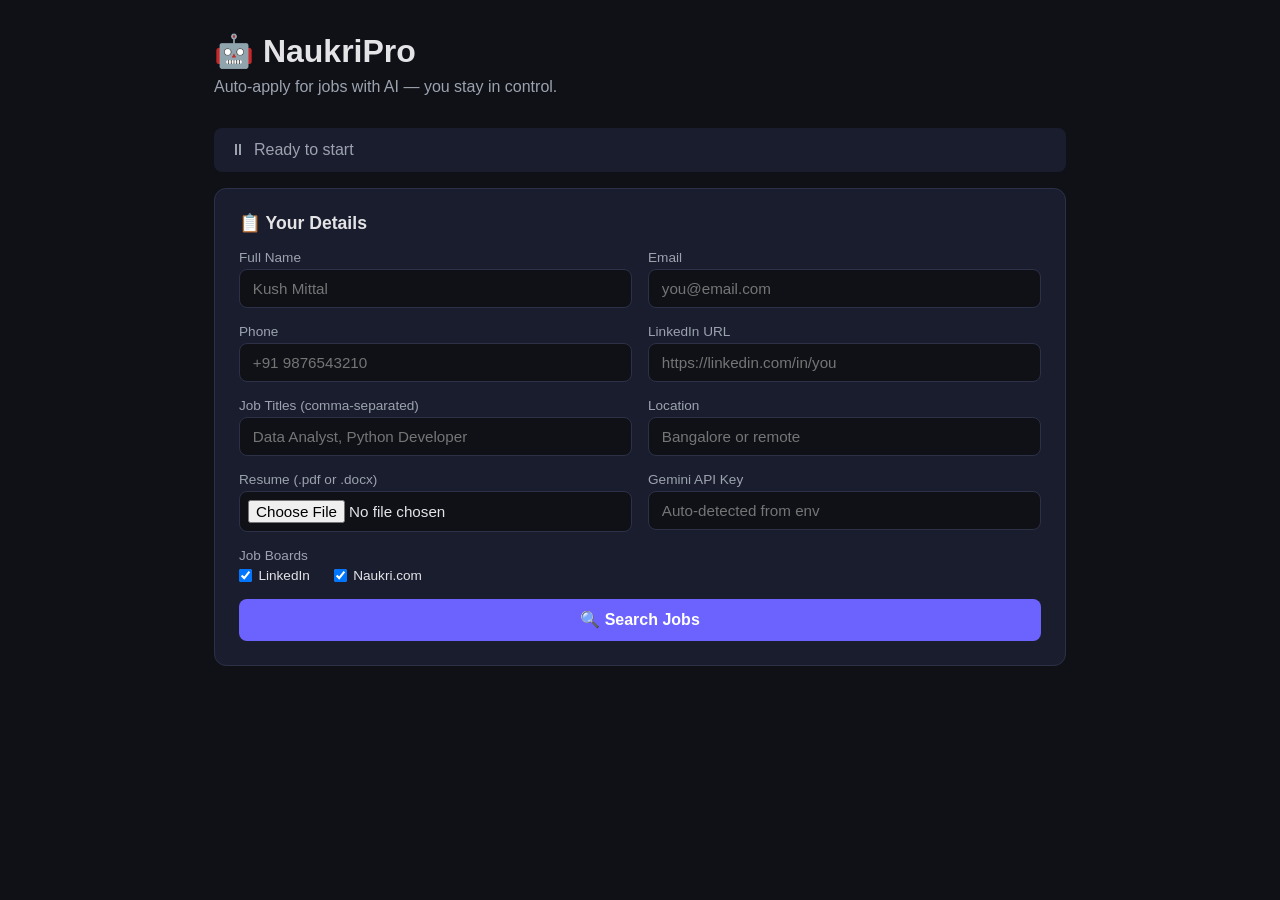
==== templates/index.html @ e3d833ac "Add web UI: Flask app with dark theme, live SSE updates, GO/SKIP controls" ====
<!DOCTYPE html>
<html lang="en">
<head>
  <meta charset="UTF-8">
  <meta name="viewport" content="width=device-width, initial-scale=1.0">
  <title>NaukriPro — Auto Job Applicator</title>
  <link rel="stylesheet" href="/static/style.css">
</head>
<body>
  <div class="container">
    <h1>🤖 NaukriPro</h1>
    <p class="subtitle">Auto-apply for jobs with AI — you stay in control.</p>

    <!-- Status Bar -->
    <div id="statusBar" class="status-bar status-idle">
      <span id="statusIcon">⏸</span>
      <span id="statusText">Ready to start</span>
    </div>

    <!-- Step 1: Config -->
    <div id="configSection" class="card">
      <h2>📋 Your Details</h2>
      <form id="configForm" class="form-grid">
        <div class="form-group">
          <label>Full Name</label>
          <input type="text" name="name" required placeholder="Kush Mittal">
        </div>
        <div class="form-group">
          <label>Email</label>
          <input type="email" name="email" required placeholder="you@email.com">
        </div>
        <div class="form-group">
          <label>Phone</label>
          <input type="tel" name="phone" required placeholder="+91 9876543210">
        </div>
        <div class="form-group">
          <label>LinkedIn URL</label>
          <input type="url" name="linkedin" placeholder="https://linkedin.com/in/you">
        </div>
        <div class="form-group">
          <label>Job Titles (comma-separated)</label>
          <input type="text" name="job_titles" required placeholder="Data Analyst, Python Developer">
        </div>
        <div class="form-group">
          <label>Location</label>
          <input type="text" name="location" required placeholder="Bangalore or remote">
        </div>
        <div class="form-group">
          <label>Resume (.pdf or .docx)</label>
          <input type="file" name="resume" accept=".pdf,.docx,.doc" required>
        </div>
        <div class="form-group">
          <label>Gemini API Key</label>
          <input type="password" name="gemini_key" placeholder="Auto-detected from env" value="">
        </div>
        <div class="form-group full">
          <label>Job Boards</label>
          <div class="checkbox-group">
            <label><input type="checkbox" name="boards" value="linkedin" checked> LinkedIn</label>
            <label><input type="checkbox" name="boards" value="naukri" checked> Naukri.com</label>
          </div>
        </div>
        <div class="form-group full">
          <button type="submit" class="btn">🔍 Search Jobs</button>
        </div>
      </form>
    </div>

    <!-- Step 2: Jobs List -->
    <div id="jobsSection" class="card hidden">
      <h2>🏆 Top Matches</h2>
      <table class="job-table">
        <thead>
          <tr>
            <th><input type="checkbox" id="selectAll"></th>
            <th>Score</th>
            <th>Title</th>
            <th>Company</th>
            <th>Location</th>
            <th>Source</th>
          </tr>
        </thead>
        <tbody id="jobsBody"></tbody>
      </table>
      <div style="margin-top:1rem; display:flex; gap:1rem;">
        <button id="applyBtn" class="btn" disabled>🚀 Apply to Selected</button>
        <span id="selectedCount" style="color:var(--muted); align-self:center;">0 selected</span>
      </div>
    </div>

    <!-- Step 3: Live Log -->
    <div id="logSection" class="card hidden">
      <h2>📝 Application Progress</h2>
      <div id="logBox" class="log-box"></div>
      <!-- User input for when tool needs answers -->
      <div id="userInputSection" class="hidden" style="margin-top:1rem; display:flex; gap:0.5rem;">
        <input type="text" id="userInput" placeholder="Type your answer..." style="flex:1;">
        <button id="userInputBtn" class="btn btn-sm">Send</button>
      </div>
      <!-- GO/SKIP buttons -->
      <div id="confirmSection" class="hidden" style="margin-top:1rem; display:flex; gap:0.5rem;">
        <button id="goBtn" class="btn btn-success">✅ GO — Submit</button>
        <button id="skipBtn" class="btn btn-danger">⏭ SKIP</button>
      </div>
    </div>
  </div>

  <script>
    const API = '';
    let eventSource = null;

    // Elements
    const configForm = document.getElementById('configForm');
    const jobsSection = document.getElementById('jobsSection');
    const jobsBody = document.getElementById('jobsBody');
    const logSection = document.getElementById('logSection');
    const logBox = document.getElementById('logBox');
    const statusBar = document.getElementById('statusBar');
    const statusIcon = document.getElementById('statusIcon');
    const statusText = document.getElementById('statusText');
    const applyBtn = document.getElementById('applyBtn');
    const selectAll = document.getElementById('selectAll');
    const selectedCount = document.getElementById('selectedCount');
    const userInputSection = document.getElementById('userInputSection');
    const confirmSection = document.getElementById('confirmSection');

    function setStatus(type, text) {
      statusBar.className = 'status-bar status-' + type;
      statusIcon.textContent = type === 'running' ? '' : type === 'done' ? '✅' : '⏸';
      if (type === 'running') statusIcon.innerHTML = '<div class="spinner"></div>';
      statusText.textContent = text;
    }

    function addLog(msg, type = 'info') {
      const p = document.createElement('p');
      p.className = 'log-' + type;
      p.textContent = msg;
      logBox.appendChild(p);
      logBox.scrollTop = logBox.scrollHeight;
    }

    // Form submit — search jobs
    configForm.addEventListener('submit', async (e) => {
      e.preventDefault();
      const formData = new FormData(configForm);
      setStatus('running', 'Searching for jobs...');

      try {
        const resp = await fetch('/api/search', { method: 'POST', body: formData });
        const data = await resp.json();

        if (data.error) {
          setStatus('idle', 'Error: ' + data.error);
          return;
        }

        // Show jobs
        jobsBody.innerHTML = '';
        data.jobs.forEach((job, i) => {
          const scoreClass = job.score >= 75 ? 'score-high' : job.score >= 50 ? 'score-mid' : 'score-low';
          jobsBody.innerHTML += `
            <tr>
              <td><input type="checkbox" class="job-check" data-index="${i}"></td>
              <td><span class="score-badge ${scoreClass}">${job.score}</span></td>
              <td>${job.title}</td>
              <td>${job.company}</td>
              <td>${job.location}</td>
              <td>${job.source}</td>
            </tr>`;
        });

        jobsSection.classList.remove('hidden');
        setStatus('idle', `Found ${data.jobs.length} matching jobs`);
        updateSelectedCount();
      } catch (err) {
        setStatus('idle', 'Error: ' + err.message);
      }
    });

    // Select all
    selectAll.addEventListener('change', () => {
      document.querySelectorAll('.job-check').forEach(cb => cb.checked = selectAll.checked);
      updateSelectedCount();
    });

    // Track selections
    document.addEventListener('change', (e) => {
      if (e.target.classList.contains('job-check')) updateSelectedCount();
    });

    function updateSelectedCount() {
      const count = document.querySelectorAll('.job-check:checked').length;
      selectedCount.textContent = count + ' selected';
      applyBtn.disabled = count === 0;
    }

    // Apply button
    applyBtn.addEventListener('click', () => {
      const indices = [];
      document.querySelectorAll('.job-check:checked').forEach(cb => indices.push(parseInt(cb.dataset.index)));

      logSection.classList.remove('hidden');
      logBox.innerHTML = '';
      setStatus('running', 'Applying to jobs...');

      // Start SSE for live updates
      eventSource = new EventSource('/api/apply?indices=' + indices.join(','));

      eventSource.onmessage = (e) => {
        const data = JSON.parse(e.data);

        if (data.type === 'log') {
          addLog(data.message, data.level || 'info');
        } else if (data.type === 'ask_user') {
          addLog('❓ ' + data.question, 'warning');
          userInputSection.classList.remove('hidden');
          document.getElementById('userInput').placeholder = data.question;
          document.getElementById('userInput').focus();
        } else if (data.type === 'confirm') {
          addLog('⏸ Review: ' + data.summary, 'warning');
          confirmSection.classList.remove('hidden');
        } else if (data.type === 'done') {
          setStatus('done', data.message);
          eventSource.close();
        }
      };

      eventSource.onerror = () => {
        setStatus('idle', 'Connection lost');
        eventSource.close();
      };
    });

    // User input response
    document.getElementById('userInputBtn').addEventListener('click', sendUserInput);
    document.getElementById('userInput').addEventListener('keydown', (e) => {
      if (e.key === 'Enter') sendUserInput();
    });

    function sendUserInput() {
      const input = document.getElementById('userInput');
      const value = input.value.trim();
      if (!value) return;
      fetch('/api/respond', { method: 'POST', headers: {'Content-Type':'application/json'}, body: JSON.stringify({answer: value}) });
      addLog('→ ' + value, 'success');
      input.value = '';
      userInputSection.classList.add('hidden');
    }

    // GO / SKIP
    document.getElementById('goBtn').addEventListener('click', () => {
      fetch('/api/respond', { method: 'POST', headers: {'Content-Type':'application/json'}, body: JSON.stringify({answer: 'GO'}) });
      addLog('→ GO', 'success');
      confirmSection.classList.add('hidden');
    });

    document.getElementById('skipBtn').addEventListener('click', () => {
      fetch('/api/respond', { method: 'POST', headers: {'Content-Type':'application/json'}, body: JSON.stringify({answer: 'SKIP'}) });
      addLog('→ SKIP', 'warning');
      confirmSection.classList.add('hidden');
    });
  </script>
</body>
</html>
---- static/style.css ----
:root {
  --bg: #0f1117;
  --card: #1a1d2e;
  --accent: #6c63ff;
  --accent-hover: #5a52e0;
  --text: #e4e4e7;
  --muted: #9ca3af;
  --success: #22c55e;
  --warning: #f59e0b;
  --danger: #ef4444;
  --border: #2d3148;
}

* { margin: 0; padding: 0; box-sizing: border-box; }

body {
  font-family: -apple-system, BlinkMacSystemFont, 'Segoe UI', sans-serif;
  background: var(--bg);
  color: var(--text);
  min-height: 100vh;
}

.container {
  max-width: 900px;
  margin: 0 auto;
  padding: 2rem 1.5rem;
}

h1 {
  font-size: 2rem;
  margin-bottom: 0.5rem;
}

.subtitle {
  color: var(--muted);
  margin-bottom: 2rem;
}

/* Cards */
.card {
  background: var(--card);
  border: 1px solid var(--border);
  border-radius: 12px;
  padding: 1.5rem;
  margin-bottom: 1.5rem;
}

.card h2 {
  font-size: 1.1rem;
  margin-bottom: 1rem;
  display: flex;
  align-items: center;
  gap: 0.5rem;
}

/* Forms */
.form-grid {
  display: grid;
  grid-template-columns: 1fr 1fr;
  gap: 1rem;
}

.form-group {
  display: flex;
  flex-direction: column;
  gap: 0.3rem;
}

.form-group.full {
  grid-column: 1 / -1;
}

label {
  font-size: 0.85rem;
  color: var(--muted);
  font-weight: 500;
}

input, select {
  background: var(--bg);
  border: 1px solid var(--border);
  border-radius: 8px;
  padding: 0.6rem 0.8rem;
  color: var(--text);
  font-size: 0.95rem;
  outline: none;
  transition: border-color 0.2s;
}

input:focus, select:focus {
  border-color: var(--accent);
}

input[type="file"] {
  padding: 0.5rem;
}

/* Buttons */
.btn {
  background: var(--accent);
  color: white;
  border: none;
  border-radius: 8px;
  padding: 0.7rem 1.5rem;
  font-size: 1rem;
  font-weight: 600;
  cursor: pointer;
  transition: background 0.2s;
}

.btn:hover { background: var(--accent-hover); }
.btn:disabled { opacity: 0.5; cursor: not-allowed; }
.btn-success { background: var(--success); }
.btn-danger { background: var(--danger); }
.btn-sm { padding: 0.4rem 0.8rem; font-size: 0.85rem; }

/* Checkboxes */
.checkbox-group {
  display: flex;
  gap: 1.5rem;
  align-items: center;
}

.checkbox-group label {
  display: flex;
  align-items: center;
  gap: 0.4rem;
  color: var(--text);
  cursor: pointer;
}

/* Job table */
.job-table {
  width: 100%;
  border-collapse: collapse;
  margin-top: 1rem;
}

.job-table th, .job-table td {
  padding: 0.6rem 0.8rem;
  text-align: left;
  border-bottom: 1px solid var(--border);
  font-size: 0.9rem;
}

.job-table th {
  color: var(--muted);
  font-weight: 500;
}

.score-badge {
  display: inline-block;
  padding: 0.2rem 0.5rem;
  border-radius: 4px;
  font-weight: 600;
  font-size: 0.8rem;
}

.score-high { background: #16a34a22; color: var(--success); }
.score-mid { background: #f59e0b22; color: var(--warning); }
.score-low { background: #ef444422; color: var(--danger); }

/* Log */
.log-box {
  background: var(--bg);
  border: 1px solid var(--border);
  border-radius: 8px;
  padding: 1rem;
  max-height: 300px;
  overflow-y: auto;
  font-family: 'SF Mono', monospace;
  font-size: 0.82rem;
  line-height: 1.6;
}

.log-box p { margin-bottom: 0.2rem; }
.log-info { color: var(--muted); }
.log-success { color: var(--success); }
.log-warning { color: var(--warning); }
.log-error { color: var(--danger); }

/* Status */
.status-bar {
  display: flex;
  align-items: center;
  gap: 0.5rem;
  padding: 0.8rem 1rem;
  border-radius: 8px;
  margin-bottom: 1rem;
  font-weight: 500;
}

.status-idle { background: var(--card); color: var(--muted); }
.status-running { background: #6c63ff22; color: var(--accent); }
.status-done { background: #22c55e22; color: var(--success); }

/* Spinner */
.spinner {
  width: 16px;
  height: 16px;
  border: 2px solid var(--border);
  border-top-color: var(--accent);
  border-radius: 50%;
  animation: spin 0.8s linear infinite;
}

@keyframes spin { to { transform: rotate(360deg); } }

/* Hidden */
.hidden { display: none; }

/* Responsive */
@media (max-width: 600px) {
  .form-grid { grid-template-columns: 1fr; }
}
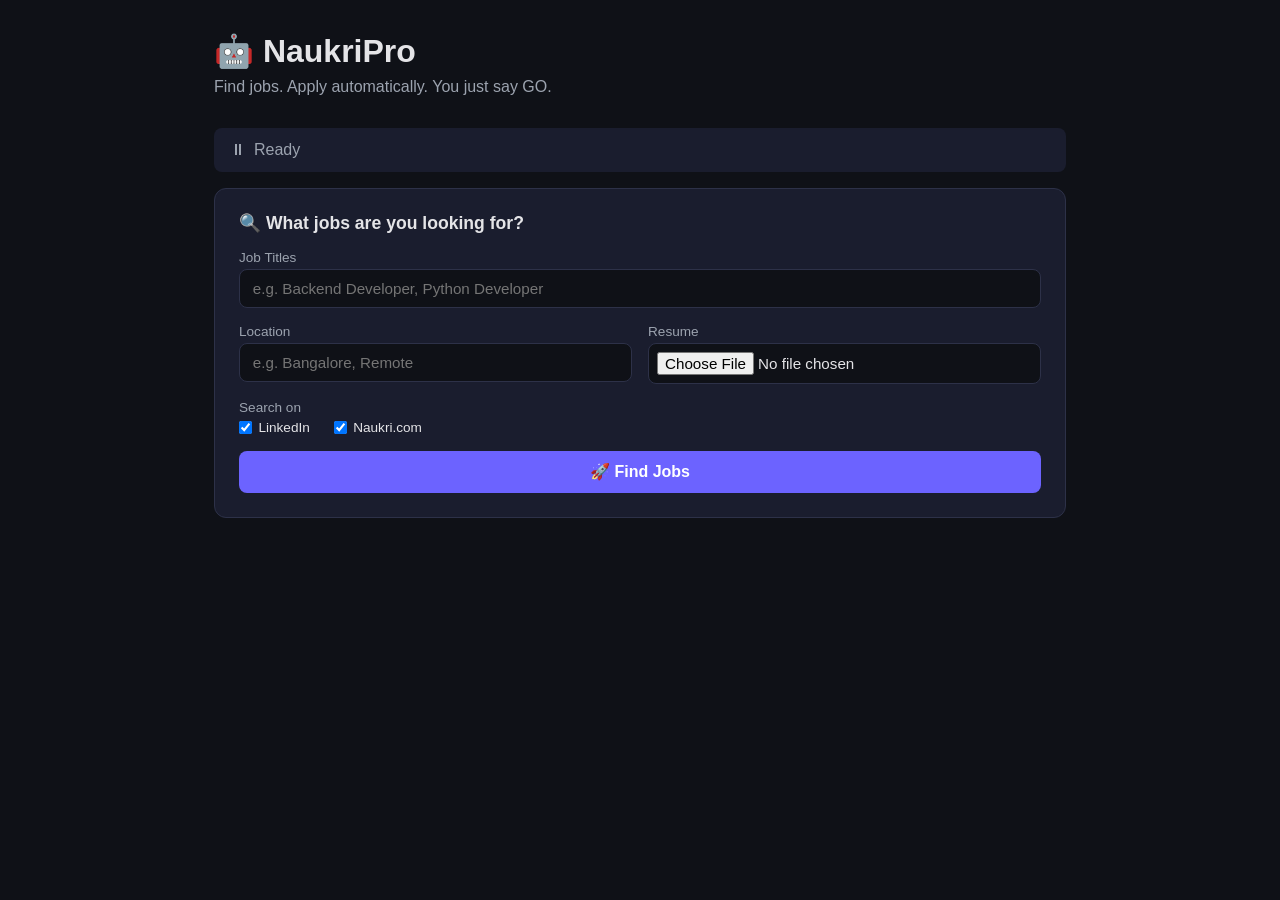
==== commit ac992dd7: "Simplify UI: only ask job title, location, resume. Auto-extract details from resume." ====
--- a/templates/index.html
+++ b/templates/index.html
@@ -3,70 +3,51 @@
 <head>
   <meta charset="UTF-8">
   <meta name="viewport" content="width=device-width, initial-scale=1.0">
-  <title>NaukriPro — Auto Job Applicator</title>
+  <title>NaukriPro</title>
   <link rel="stylesheet" href="/static/style.css">
 </head>
 <body>
   <div class="container">
     <h1>🤖 NaukriPro</h1>
-    <p class="subtitle">Auto-apply for jobs with AI — you stay in control.</p>
+    <p class="subtitle">Find jobs. Apply automatically. You just say GO.</p>
 
     <!-- Status Bar -->
     <div id="statusBar" class="status-bar status-idle">
       <span id="statusIcon">⏸</span>
-      <span id="statusText">Ready to start</span>
-    </div>
-
-    <!-- Step 1: Config -->
+      <span id="statusText">Ready</span>
+      <button id="stopBtn" class="btn btn-danger btn-sm hidden" style="margin-left:auto;">⏹ Stop</button>
+    </div>
+
+    <!-- Simple Search Form -->
     <div id="configSection" class="card">
-      <h2>📋 Your Details</h2>
-      <form id="configForm" class="form-grid">
-        <div class="form-group">
-          <label>Full Name</label>
-          <input type="text" name="name" required placeholder="Kush Mittal">
+      <h2>🔍 What jobs are you looking for?</h2>
+      <form id="configForm">
+        <div class="form-grid">
+          <div class="form-group full">
+            <label>Job Titles</label>
+            <input type="text" name="job_titles" required placeholder="e.g. Backend Developer, Python Developer">
+          </div>
+          <div class="form-group">
+            <label>Location</label>
+            <input type="text" name="location" required placeholder="e.g. Bangalore, Remote">
+          </div>
+          <div class="form-group">
+            <label>Resume</label>
+            <input type="file" name="resume" accept=".pdf,.docx,.doc" required>
+          </div>
+          <div class="form-group full">
+            <label>Search on</label>
+            <div class="checkbox-group">
+              <label><input type="checkbox" name="boards" value="linkedin" checked> LinkedIn</label>
+              <label><input type="checkbox" name="boards" value="naukri" checked> Naukri.com</label>
+            </div>
+          </div>
         </div>
-        <div class="form-group">
-          <label>Email</label>
-          <input type="email" name="email" required placeholder="you@email.com">
-        </div>
-        <div class="form-group">
-          <label>Phone</label>
-          <input type="tel" name="phone" required placeholder="+91 9876543210">
-        </div>
-        <div class="form-group">
-          <label>LinkedIn URL</label>
-          <input type="url" name="linkedin" placeholder="https://linkedin.com/in/you">
-        </div>
-        <div class="form-group">
-          <label>Job Titles (comma-separated)</label>
-          <input type="text" name="job_titles" required placeholder="Data Analyst, Python Developer">
-        </div>
-        <div class="form-group">
-          <label>Location</label>
-          <input type="text" name="location" required placeholder="Bangalore or remote">
-        </div>
-        <div class="form-group">
-          <label>Resume (.pdf or .docx)</label>
-          <input type="file" name="resume" accept=".pdf,.docx,.doc" required>
-        </div>
-        <div class="form-group">
-          <label>Gemini API Key</label>
-          <input type="password" name="gemini_key" placeholder="Auto-detected from env" value="">
-        </div>
-        <div class="form-group full">
-          <label>Job Boards</label>
-          <div class="checkbox-group">
-            <label><input type="checkbox" name="boards" value="linkedin" checked> LinkedIn</label>
-            <label><input type="checkbox" name="boards" value="naukri" checked> Naukri.com</label>
-          </div>
-        </div>
-        <div class="form-group full">
-          <button type="submit" class="btn">🔍 Search Jobs</button>
-        </div>
+        <button type="submit" class="btn" style="margin-top:1rem; width:100%;">🚀 Find Jobs</button>
       </form>
     </div>
 
-    <!-- Step 2: Jobs List -->
+    <!-- Jobs List -->
     <div id="jobsSection" class="card hidden">
       <h2>🏆 Top Matches</h2>
       <table class="job-table">
@@ -77,7 +58,6 @@
             <th>Title</th>
             <th>Company</th>
             <th>Location</th>
-            <th>Source</th>
           </tr>
         </thead>
         <tbody id="jobsBody"></tbody>
@@ -88,16 +68,14 @@
       </div>
     </div>
 
-    <!-- Step 3: Live Log -->
+    <!-- Live Log -->
     <div id="logSection" class="card hidden">
-      <h2>📝 Application Progress</h2>
+      <h2>📝 Progress</h2>
       <div id="logBox" class="log-box"></div>
-      <!-- User input for when tool needs answers -->
       <div id="userInputSection" class="hidden" style="margin-top:1rem; display:flex; gap:0.5rem;">
         <input type="text" id="userInput" placeholder="Type your answer..." style="flex:1;">
         <button id="userInputBtn" class="btn btn-sm">Send</button>
       </div>
-      <!-- GO/SKIP buttons -->
       <div id="confirmSection" class="hidden" style="margin-top:1rem; display:flex; gap:0.5rem;">
         <button id="goBtn" class="btn btn-success">✅ GO — Submit</button>
         <button id="skipBtn" class="btn btn-danger">⏭ SKIP</button>
@@ -108,8 +86,8 @@
   <script>
     const API = '';
     let eventSource = null;
-
-    // Elements
+    let searchController = null;
+
     const configForm = document.getElementById('configForm');
     const jobsSection = document.getElementById('jobsSection');
     const jobsBody = document.getElementById('jobsBody');
@@ -123,12 +101,14 @@
     const selectedCount = document.getElementById('selectedCount');
     const userInputSection = document.getElementById('userInputSection');
     const confirmSection = document.getElementById('confirmSection');
+    const stopBtn = document.getElementById('stopBtn');
 
     function setStatus(type, text) {
       statusBar.className = 'status-bar status-' + type;
-      statusIcon.textContent = type === 'running' ? '' : type === 'done' ? '✅' : '⏸';
+      statusIcon.textContent = type === 'done' ? '✅' : '⏸';
       if (type === 'running') statusIcon.innerHTML = '<div class="spinner"></div>';
       statusText.textContent = text;
+      stopBtn.classList.toggle('hidden', type !== 'running');
     }
 
     function addLog(msg, type = 'info') {
@@ -139,126 +119,91 @@
       logBox.scrollTop = logBox.scrollHeight;
     }
 
-    // Form submit — search jobs
+    // Search
     configForm.addEventListener('submit', async (e) => {
       e.preventDefault();
       const formData = new FormData(configForm);
-      setStatus('running', 'Searching for jobs...');
+      setStatus('running', 'Searching...');
+      searchController = new AbortController();
 
       try {
-        const resp = await fetch('/api/search', { method: 'POST', body: formData });
+        const resp = await fetch('/api/search', { method: 'POST', body: formData, signal: searchController.signal });
         const data = await resp.json();
-
-        if (data.error) {
-          setStatus('idle', 'Error: ' + data.error);
-          return;
-        }
-
-        // Show jobs
+        if (data.error) { setStatus('idle', data.error); return; }
+
         jobsBody.innerHTML = '';
         data.jobs.forEach((job, i) => {
-          const scoreClass = job.score >= 75 ? 'score-high' : job.score >= 50 ? 'score-mid' : 'score-low';
-          jobsBody.innerHTML += `
-            <tr>
-              <td><input type="checkbox" class="job-check" data-index="${i}"></td>
-              <td><span class="score-badge ${scoreClass}">${job.score}</span></td>
-              <td>${job.title}</td>
-              <td>${job.company}</td>
-              <td>${job.location}</td>
-              <td>${job.source}</td>
-            </tr>`;
+          const sc = job.score >= 75 ? 'score-high' : job.score >= 50 ? 'score-mid' : 'score-low';
+          jobsBody.innerHTML += `<tr>
+            <td><input type="checkbox" class="job-check" data-index="${i}"></td>
+            <td><span class="score-badge ${sc}">${job.score}</span></td>
+            <td>${job.title}</td>
+            <td>${job.company}</td>
+            <td>${job.location}</td>
+          </tr>`;
         });
-
         jobsSection.classList.remove('hidden');
-        setStatus('idle', `Found ${data.jobs.length} matching jobs`);
+        setStatus('idle', `${data.jobs.length} jobs found`);
         updateSelectedCount();
       } catch (err) {
-        setStatus('idle', 'Error: ' + err.message);
+        setStatus('idle', err.name === 'AbortError' ? 'Stopped' : err.message);
       }
     });
 
-    // Select all
+    // Stop
+    stopBtn.addEventListener('click', () => {
+      if (searchController) { searchController.abort(); searchController = null; }
+      if (eventSource) { eventSource.close(); eventSource = null; }
+      fetch('/api/stop', { method: 'POST' });
+      setStatus('idle', 'Stopped');
+      userInputSection.classList.add('hidden');
+      confirmSection.classList.add('hidden');
+    });
+
+    // Select
     selectAll.addEventListener('change', () => {
       document.querySelectorAll('.job-check').forEach(cb => cb.checked = selectAll.checked);
       updateSelectedCount();
     });
-
-    // Track selections
-    document.addEventListener('change', (e) => {
-      if (e.target.classList.contains('job-check')) updateSelectedCount();
-    });
-
+    document.addEventListener('change', (e) => { if (e.target.classList.contains('job-check')) updateSelectedCount(); });
     function updateSelectedCount() {
-      const count = document.querySelectorAll('.job-check:checked').length;
-      selectedCount.textContent = count + ' selected';
-      applyBtn.disabled = count === 0;
-    }
-
-    // Apply button
+      const c = document.querySelectorAll('.job-check:checked').length;
+      selectedCount.textContent = c + ' selected';
+      applyBtn.disabled = c === 0;
+    }
+
+    // Apply
     applyBtn.addEventListener('click', () => {
       const indices = [];
-      document.querySelectorAll('.job-check:checked').forEach(cb => indices.push(parseInt(cb.dataset.index)));
-
+      document.querySelectorAll('.job-check:checked').forEach(cb => indices.push(cb.dataset.index));
       logSection.classList.remove('hidden');
       logBox.innerHTML = '';
-      setStatus('running', 'Applying to jobs...');
-
-      // Start SSE for live updates
+      setStatus('running', 'Applying...');
+
       eventSource = new EventSource('/api/apply?indices=' + indices.join(','));
-
       eventSource.onmessage = (e) => {
-        const data = JSON.parse(e.data);
-
-        if (data.type === 'log') {
-          addLog(data.message, data.level || 'info');
-        } else if (data.type === 'ask_user') {
-          addLog('❓ ' + data.question, 'warning');
-          userInputSection.classList.remove('hidden');
-          document.getElementById('userInput').placeholder = data.question;
-          document.getElementById('userInput').focus();
-        } else if (data.type === 'confirm') {
-          addLog('⏸ Review: ' + data.summary, 'warning');
-          confirmSection.classList.remove('hidden');
-        } else if (data.type === 'done') {
-          setStatus('done', data.message);
-          eventSource.close();
-        }
+        const d = JSON.parse(e.data);
+        if (d.type === 'log') addLog(d.message, d.level || 'info');
+        else if (d.type === 'ask_user') { addLog('❓ ' + d.question, 'warning'); userInputSection.classList.remove('hidden'); document.getElementById('userInput').focus(); }
+        else if (d.type === 'confirm') { addLog('⏸ ' + d.summary, 'warning'); confirmSection.classList.remove('hidden'); }
+        else if (d.type === 'done') { setStatus('done', d.message); eventSource.close(); }
       };
-
-      eventSource.onerror = () => {
-        setStatus('idle', 'Connection lost');
-        eventSource.close();
-      };
-    });
-
-    // User input response
+      eventSource.onerror = () => { setStatus('idle', 'Connection lost'); eventSource.close(); };
+    });
+
+    // User responses
+    function sendUserInput() {
+      const inp = document.getElementById('userInput');
+      if (!inp.value.trim()) return;
+      fetch('/api/respond', { method:'POST', headers:{'Content-Type':'application/json'}, body: JSON.stringify({answer: inp.value.trim()}) });
+      addLog('→ ' + inp.value.trim(), 'success');
+      inp.value = '';
+      userInputSection.classList.add('hidden');
+    }
     document.getElementById('userInputBtn').addEventListener('click', sendUserInput);
-    document.getElementById('userInput').addEventListener('keydown', (e) => {
-      if (e.key === 'Enter') sendUserInput();
-    });
-
-    function sendUserInput() {
-      const input = document.getElementById('userInput');
-      const value = input.value.trim();
-      if (!value) return;
-      fetch('/api/respond', { method: 'POST', headers: {'Content-Type':'application/json'}, body: JSON.stringify({answer: value}) });
-      addLog('→ ' + value, 'success');
-      input.value = '';
-      userInputSection.classList.add('hidden');
-    }
-
-    // GO / SKIP
-    document.getElementById('goBtn').addEventListener('click', () => {
-      fetch('/api/respond', { method: 'POST', headers: {'Content-Type':'application/json'}, body: JSON.stringify({answer: 'GO'}) });
-      addLog('→ GO', 'success');
-      confirmSection.classList.add('hidden');
-    });
-
-    document.getElementById('skipBtn').addEventListener('click', () => {
-      fetch('/api/respond', { method: 'POST', headers: {'Content-Type':'application/json'}, body: JSON.stringify({answer: 'SKIP'}) });
-      addLog('→ SKIP', 'warning');
-      confirmSection.classList.add('hidden');
-    });
+    document.getElementById('userInput').addEventListener('keydown', (e) => { if (e.key === 'Enter') sendUserInput(); });
+    document.getElementById('goBtn').addEventListener('click', () => { fetch('/api/respond', {method:'POST', headers:{'Content-Type':'application/json'}, body:JSON.stringify({answer:'GO'})}); addLog('→ GO','success'); confirmSection.classList.add('hidden'); });
+    document.getElementById('skipBtn').addEventListener('click', () => { fetch('/api/respond', {method:'POST', headers:{'Content-Type':'application/json'}, body:JSON.stringify({answer:'SKIP'})}); addLog('→ SKIP','warning'); confirmSection.classList.add('hidden'); });
   </script>
 </body>
 </html>
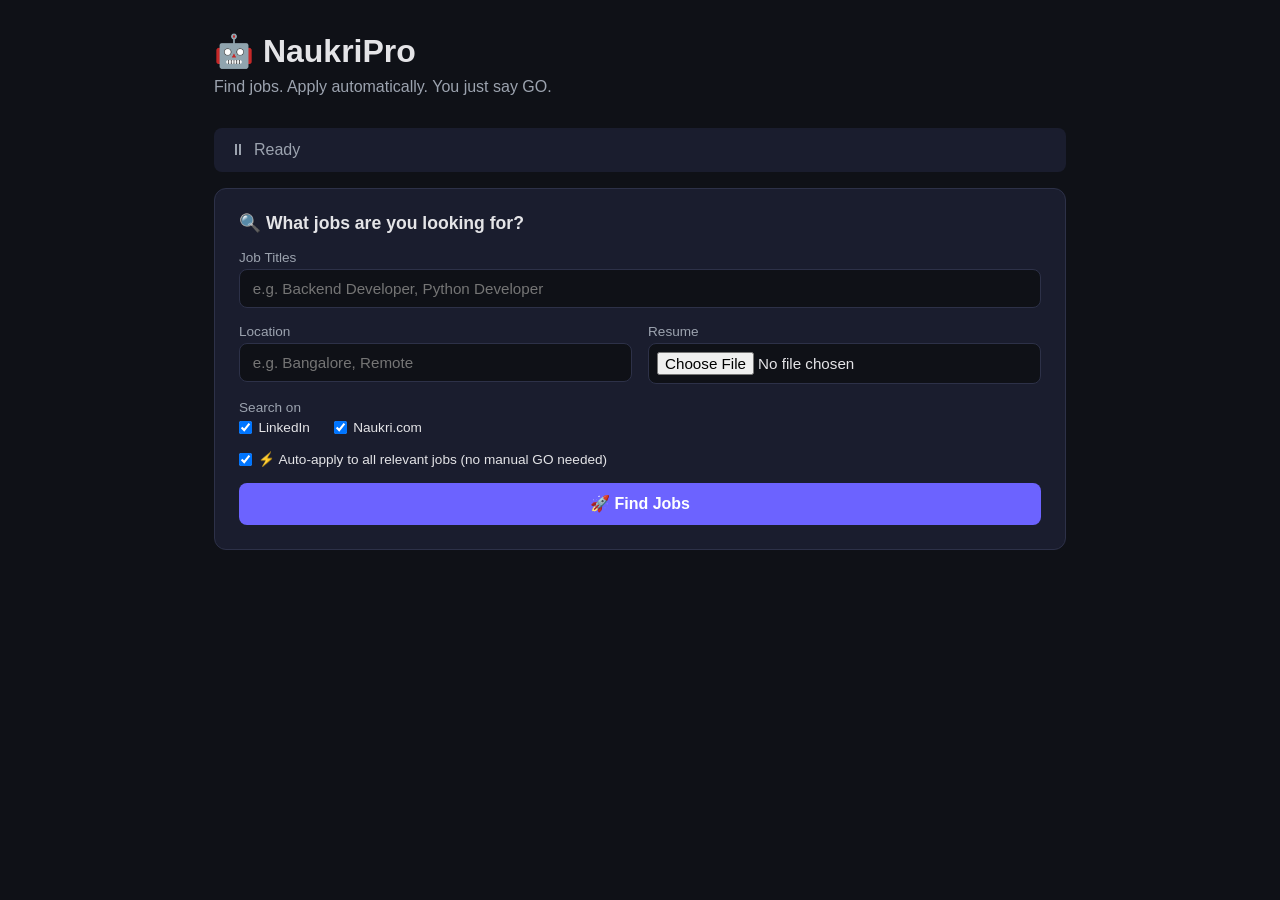
==== commit 9dedce31: "Add auto-apply mode, show relevant job count, auto-check relevant jobs" ====
--- a/templates/index.html
+++ b/templates/index.html
@@ -40,6 +40,11 @@
             <div class="checkbox-group">
               <label><input type="checkbox" name="boards" value="linkedin" checked> LinkedIn</label>
               <label><input type="checkbox" name="boards" value="naukri" checked> Naukri.com</label>
+            </div>
+          </div>
+          <div class="form-group full">
+            <div class="checkbox-group">
+              <label><input type="checkbox" name="auto_apply" checked> ⚡ Auto-apply to all relevant jobs (no manual GO needed)</label>
             </div>
           </div>
         </div>
@@ -131,11 +136,12 @@
         const data = await resp.json();
         if (data.error) { setStatus('idle', data.error); return; }
 
+        const relevant = data.jobs.filter(j => j.score >= 60);
         jobsBody.innerHTML = '';
         data.jobs.forEach((job, i) => {
           const sc = job.score >= 75 ? 'score-high' : job.score >= 50 ? 'score-mid' : 'score-low';
           jobsBody.innerHTML += `<tr>
-            <td><input type="checkbox" class="job-check" data-index="${i}"></td>
+            <td><input type="checkbox" class="job-check" data-index="${i}" ${job.score >= 60 ? 'checked' : ''}></td>
             <td><span class="score-badge ${sc}">${job.score}</span></td>
             <td>${job.title}</td>
             <td>${job.company}</td>
@@ -143,8 +149,13 @@
           </tr>`;
         });
         jobsSection.classList.remove('hidden');
-        setStatus('idle', `${data.jobs.length} jobs found`);
+        setStatus('idle', `${data.jobs.length} jobs found — ${relevant.length} relevant (score ≥ 60)`);
         updateSelectedCount();
+
+        // Auto-apply: automatically start applying to relevant jobs
+        if (data.auto_apply && relevant.length > 0) {
+          applyBtn.click();
+        }
       } catch (err) {
         setStatus('idle', err.name === 'AbortError' ? 'Stopped' : err.message);
       }
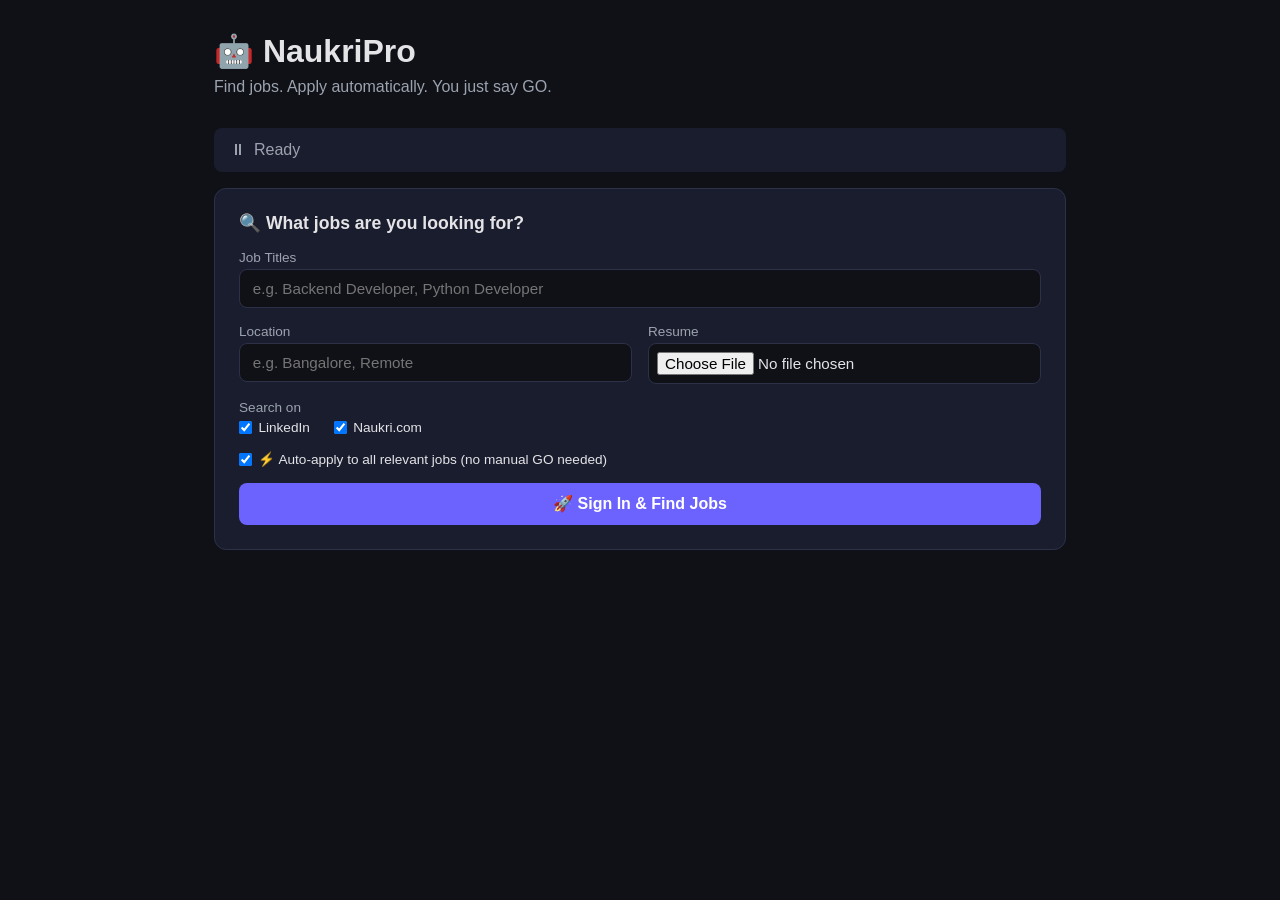
==== commit a3ee2feb: "Add sign-in step: opens browser for login first, then searches with logged-in session" ====
--- a/templates/index.html
+++ b/templates/index.html
@@ -48,8 +48,16 @@
             </div>
           </div>
         </div>
-        <button type="submit" class="btn" style="margin-top:1rem; width:100%;">🚀 Find Jobs</button>
+        <button type="submit" class="btn" style="margin-top:1rem; width:100%;">🚀 Sign In & Find Jobs</button>
       </form>
+    </div>
+
+    <!-- Sign-in status -->
+    <div id="signinSection" class="card hidden">
+      <h2>🔐 Sign in to your accounts</h2>
+      <p style="color:var(--muted); margin-bottom:1rem;">A browser window will open. Sign in to your accounts, then click "Done" below.</p>
+      <div id="signinStatus" style="margin-bottom:1rem;"></div>
+      <button id="signinDoneBtn" class="btn btn-success">✅ I've signed in — Find Jobs</button>
     </div>
 
     <!-- Jobs List -->
@@ -128,11 +136,38 @@
     configForm.addEventListener('submit', async (e) => {
       e.preventDefault();
       const formData = new FormData(configForm);
-      setStatus('running', 'Searching...');
+      setStatus('running', 'Opening browser for sign-in...');
+
+      // Step 1: Upload resume & trigger sign-in
+      try {
+        const resp = await fetch('/api/signin', { method: 'POST', body: formData });
+        const data = await resp.json();
+        if (data.error) { setStatus('idle', data.error); return; }
+
+        // Show sign-in section
+        configSection.classList.add('hidden');
+        const signinSection = document.getElementById('signinSection');
+        const signinStatus = document.getElementById('signinStatus');
+        signinSection.classList.remove('hidden');
+
+        const boards = formData.getAll('boards');
+        let statusHtml = '';
+        if (boards.includes('naukri')) statusHtml += '<p>→ Sign in to <strong>Naukri.com</strong> in the browser window</p>';
+        if (boards.includes('linkedin')) statusHtml += '<p>→ Sign in to <strong>LinkedIn</strong> in the browser window</p>';
+        signinStatus.innerHTML = statusHtml;
+
+        setStatus('idle', 'Sign in to your accounts in the browser window');
+      } catch (err) {
+        setStatus('idle', err.message);
+      }
+    });
+
+    // After sign-in done, search for jobs
+    document.getElementById('signinDoneBtn').addEventListener('click', async () => {
+      setStatus('running', 'Searching for jobs...');
       searchController = new AbortController();
-
       try {
-        const resp = await fetch('/api/search', { method: 'POST', body: formData, signal: searchController.signal });
+        const resp = await fetch('/api/search_after_signin', { signal: searchController.signal });
         const data = await resp.json();
         if (data.error) { setStatus('idle', data.error); return; }
 
@@ -148,11 +183,11 @@
             <td>${job.location}</td>
           </tr>`;
         });
+        document.getElementById('signinSection').classList.add('hidden');
         jobsSection.classList.remove('hidden');
         setStatus('idle', `${data.jobs.length} jobs found — ${relevant.length} relevant (score ≥ 60)`);
         updateSelectedCount();
 
-        // Auto-apply: automatically start applying to relevant jobs
         if (data.auto_apply && relevant.length > 0) {
           applyBtn.click();
         }
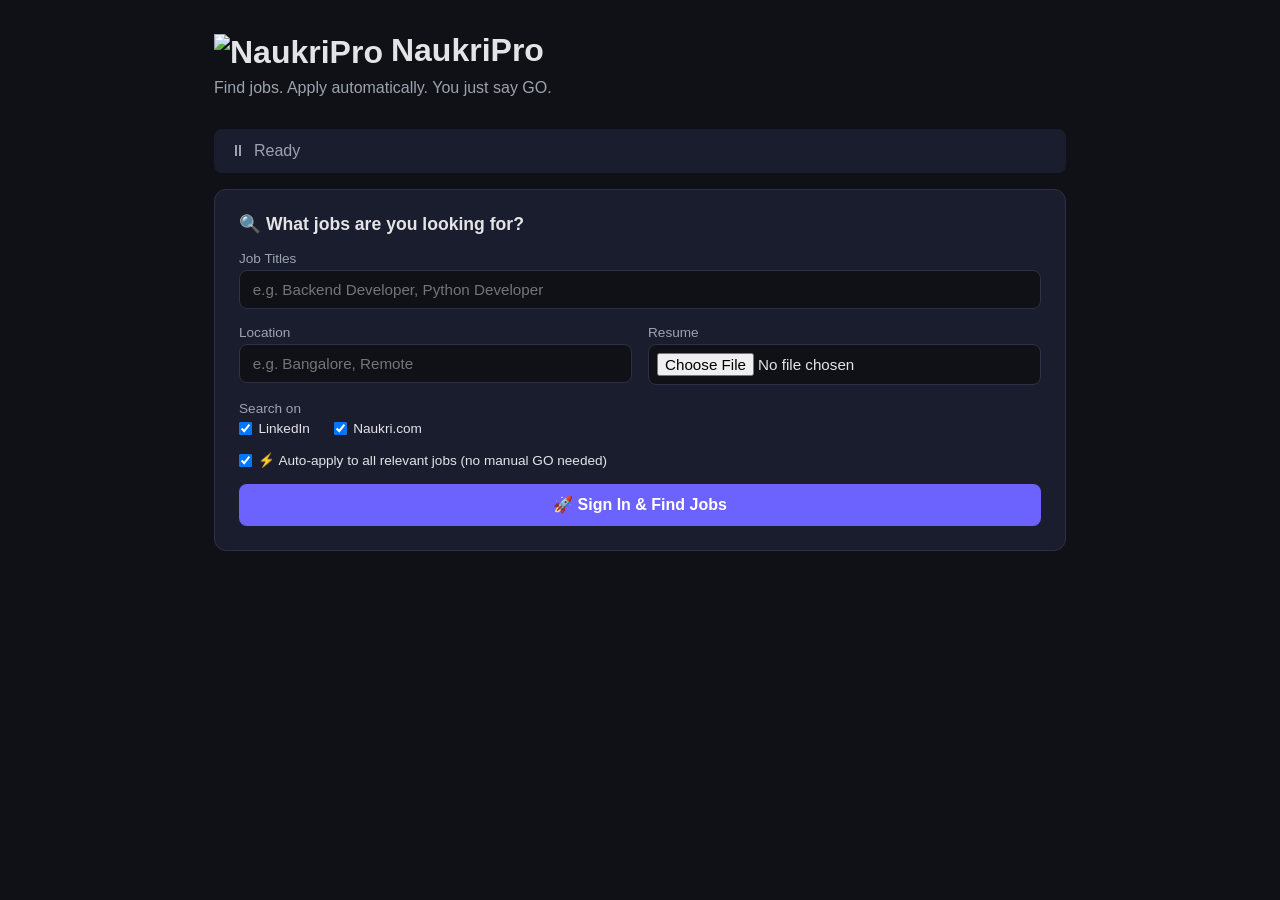
==== commit 8c8c4d4a: "Add NaukriPro logo to web UI and Chrome extension" ====
--- a/templates/index.html
+++ b/templates/index.html
@@ -8,7 +8,7 @@
 </head>
 <body>
   <div class="container">
-    <h1>🤖 NaukriPro</h1>
+    <h1><img src="/static/logo.png" alt="NaukriPro" style="height:36px; vertical-align:middle; margin-right:8px;">NaukriPro</h1>
     <p class="subtitle">Find jobs. Apply automatically. You just say GO.</p>
 
     <!-- Status Bar -->
